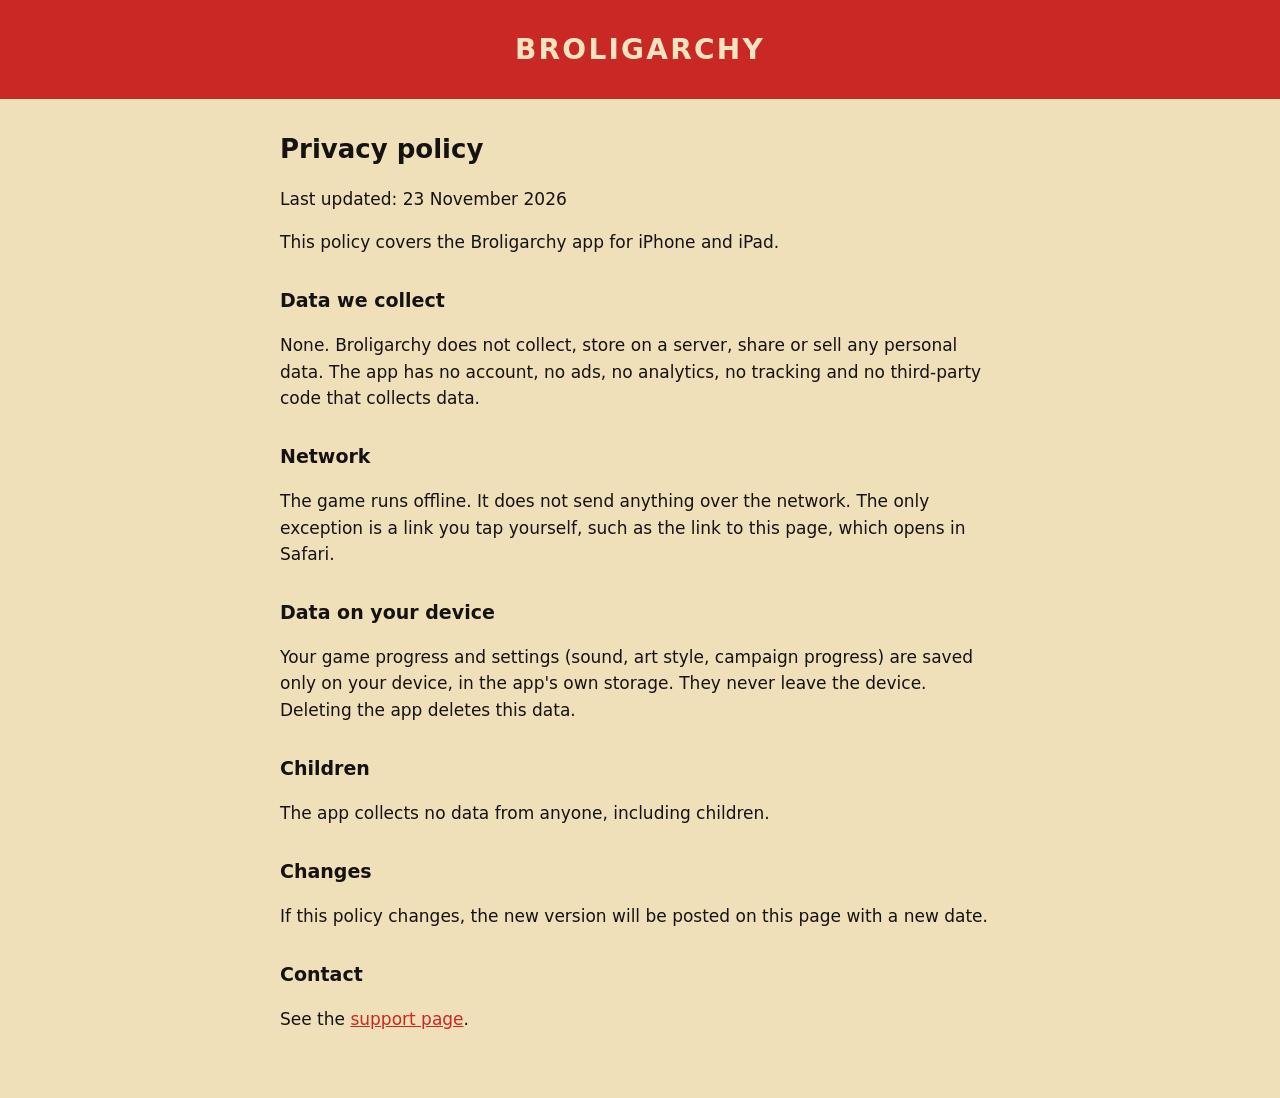
==== privacy.html @ 98660076 "Broligarchy support and privacy pages" ====
<!doctype html>
<html lang="en"><head><meta charset="utf-8"><meta name="viewport" content="width=device-width,initial-scale=1">
<title>Broligarchy privacy policy</title><link rel="stylesheet" href="style.css"></head>
<body><header><a href="./">BROLIGARCHY</a></header>
<main>
<h1>Privacy policy</h1>
<p>Last updated: 23 November 2026</p>
<p>This policy covers the Broligarchy app for iPhone and iPad.</p>
<h2>Data we collect</h2>
<p>None. Broligarchy does not collect, store on a server, share or sell any personal data. The app has no account, no ads, no analytics, no tracking and no third-party code that collects data.</p>
<h2>Network</h2>
<p>The game runs offline. It does not send anything over the network. The only exception is a link you tap yourself, such as the link to this page, which opens in Safari.</p>
<h2>Data on your device</h2>
<p>Your game progress and settings (sound, art style, campaign progress) are saved only on your device, in the app's own storage. They never leave the device. Deleting the app deletes this data.</p>
<h2>Children</h2>
<p>The app collects no data from anyone, including children.</p>
<h2>Changes</h2>
<p>If this policy changes, the new version will be posted on this page with a new date.</p>
<h2>Contact</h2>
<p>See the <a href="support.html">support page</a>.</p>
</main></body></html>
---- style.css ----
:root { --ink:#161212; --cream:#f3e4bf; --paper:#efe0b9; --red:#c92825; }
body { margin:0; background:var(--paper); color:var(--ink); font:17px/1.55 system-ui,-apple-system,"Segoe UI",sans-serif; }
header { background:var(--red); color:var(--cream); padding:28px 16px; text-align:center; }
header a { color:var(--cream); text-decoration:none; font-weight:800; letter-spacing:.08em; font-size:28px; }
main { max-width:720px; margin:0 auto; padding:24px 16px 48px; }
h1 { font-size:26px; margin:.2em 0 .6em; }
h2 { font-size:19px; margin:1.6em 0 .4em; }
a { color:var(--red); }
footer { max-width:720px; margin:0 auto; padding:0 16px 32px; font-size:14px; opacity:.75; }
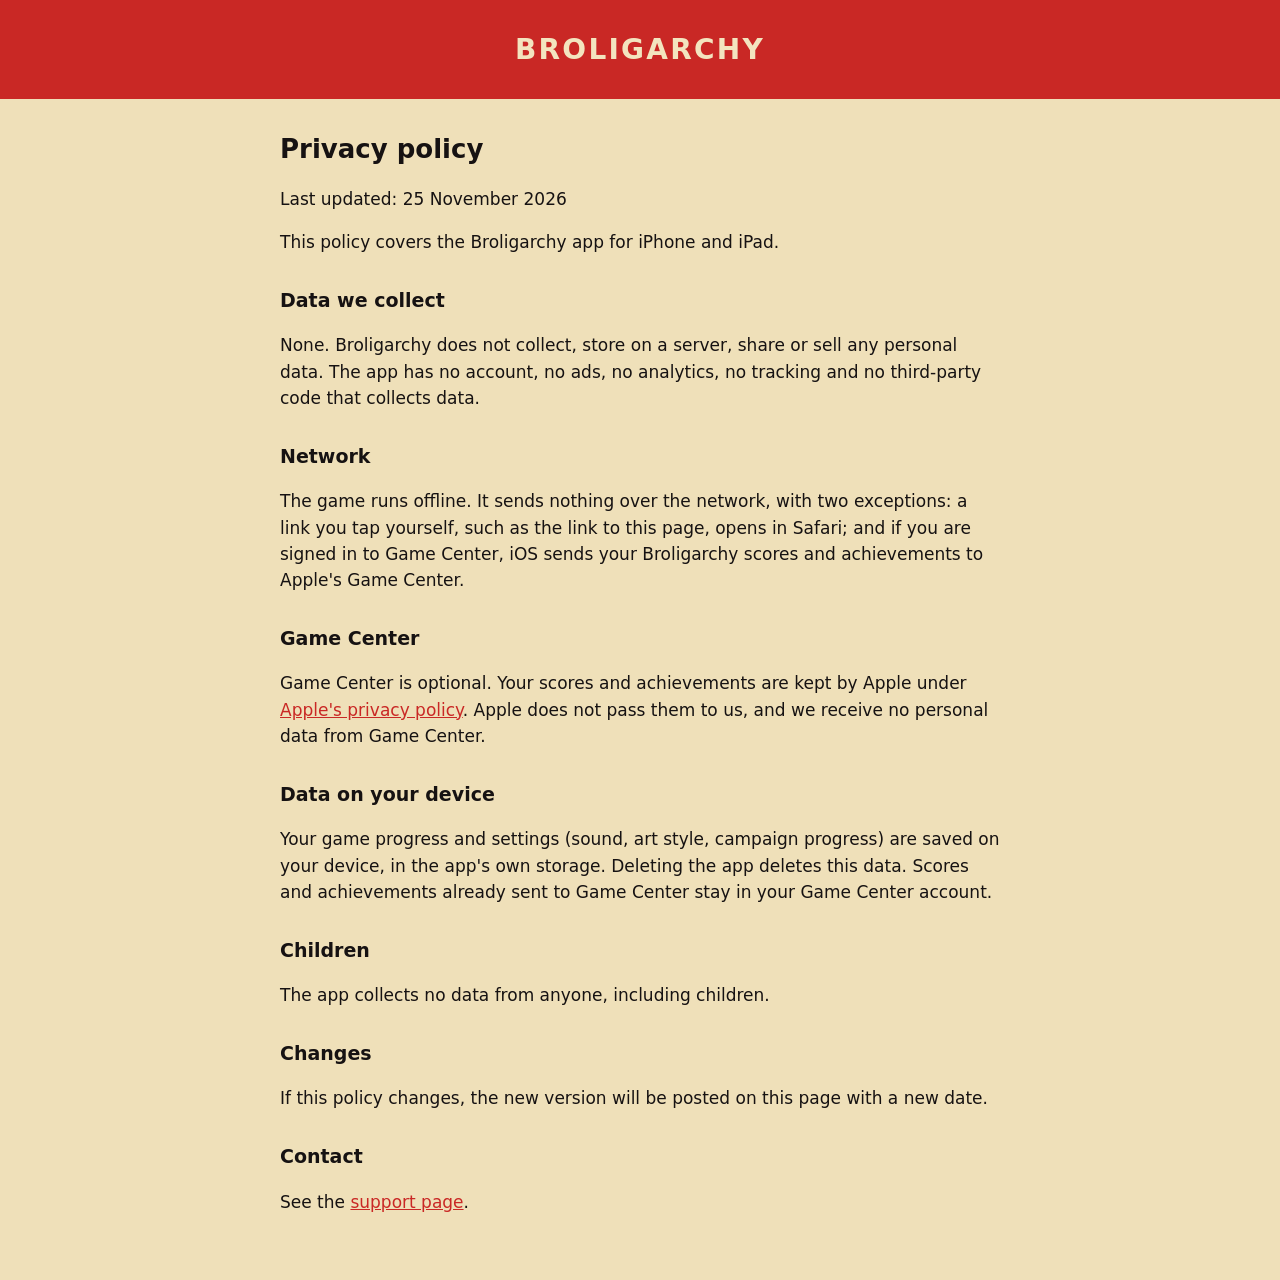
==== commit 6cc9a187: "Privacy policy: Game Center scores and achievements go to Apple Co-Authored-By: Claude Opus 5.5 <nor" ====
--- a/privacy.html
+++ b/privacy.html
@@ -4,14 +4,16 @@
 <body><header><a href="./">BROLIGARCHY</a></header>
 <main>
 <h1>Privacy policy</h1>
-<p>Last updated: 23 November 2026</p>
+<p>Last updated: 25 November 2026</p>
 <p>This policy covers the Broligarchy app for iPhone and iPad.</p>
 <h2>Data we collect</h2>
 <p>None. Broligarchy does not collect, store on a server, share or sell any personal data. The app has no account, no ads, no analytics, no tracking and no third-party code that collects data.</p>
 <h2>Network</h2>
-<p>The game runs offline. It does not send anything over the network. The only exception is a link you tap yourself, such as the link to this page, which opens in Safari.</p>
+<p>The game runs offline. It sends nothing over the network, with two exceptions: a link you tap yourself, such as the link to this page, opens in Safari; and if you are signed in to Game Center, iOS sends your Broligarchy scores and achievements to Apple's Game Center.</p>
+<h2>Game Center</h2>
+<p>Game Center is optional. Your scores and achievements are kept by Apple under <a href="https://www.apple.com/legal/privacy/">Apple's privacy policy</a>. Apple does not pass them to us, and we receive no personal data from Game Center.</p>
 <h2>Data on your device</h2>
-<p>Your game progress and settings (sound, art style, campaign progress) are saved only on your device, in the app's own storage. They never leave the device. Deleting the app deletes this data.</p>
+<p>Your game progress and settings (sound, art style, campaign progress) are saved on your device, in the app's own storage. Deleting the app deletes this data. Scores and achievements already sent to Game Center stay in your Game Center account.</p>
 <h2>Children</h2>
 <p>The app collects no data from anyone, including children.</p>
 <h2>Changes</h2>
